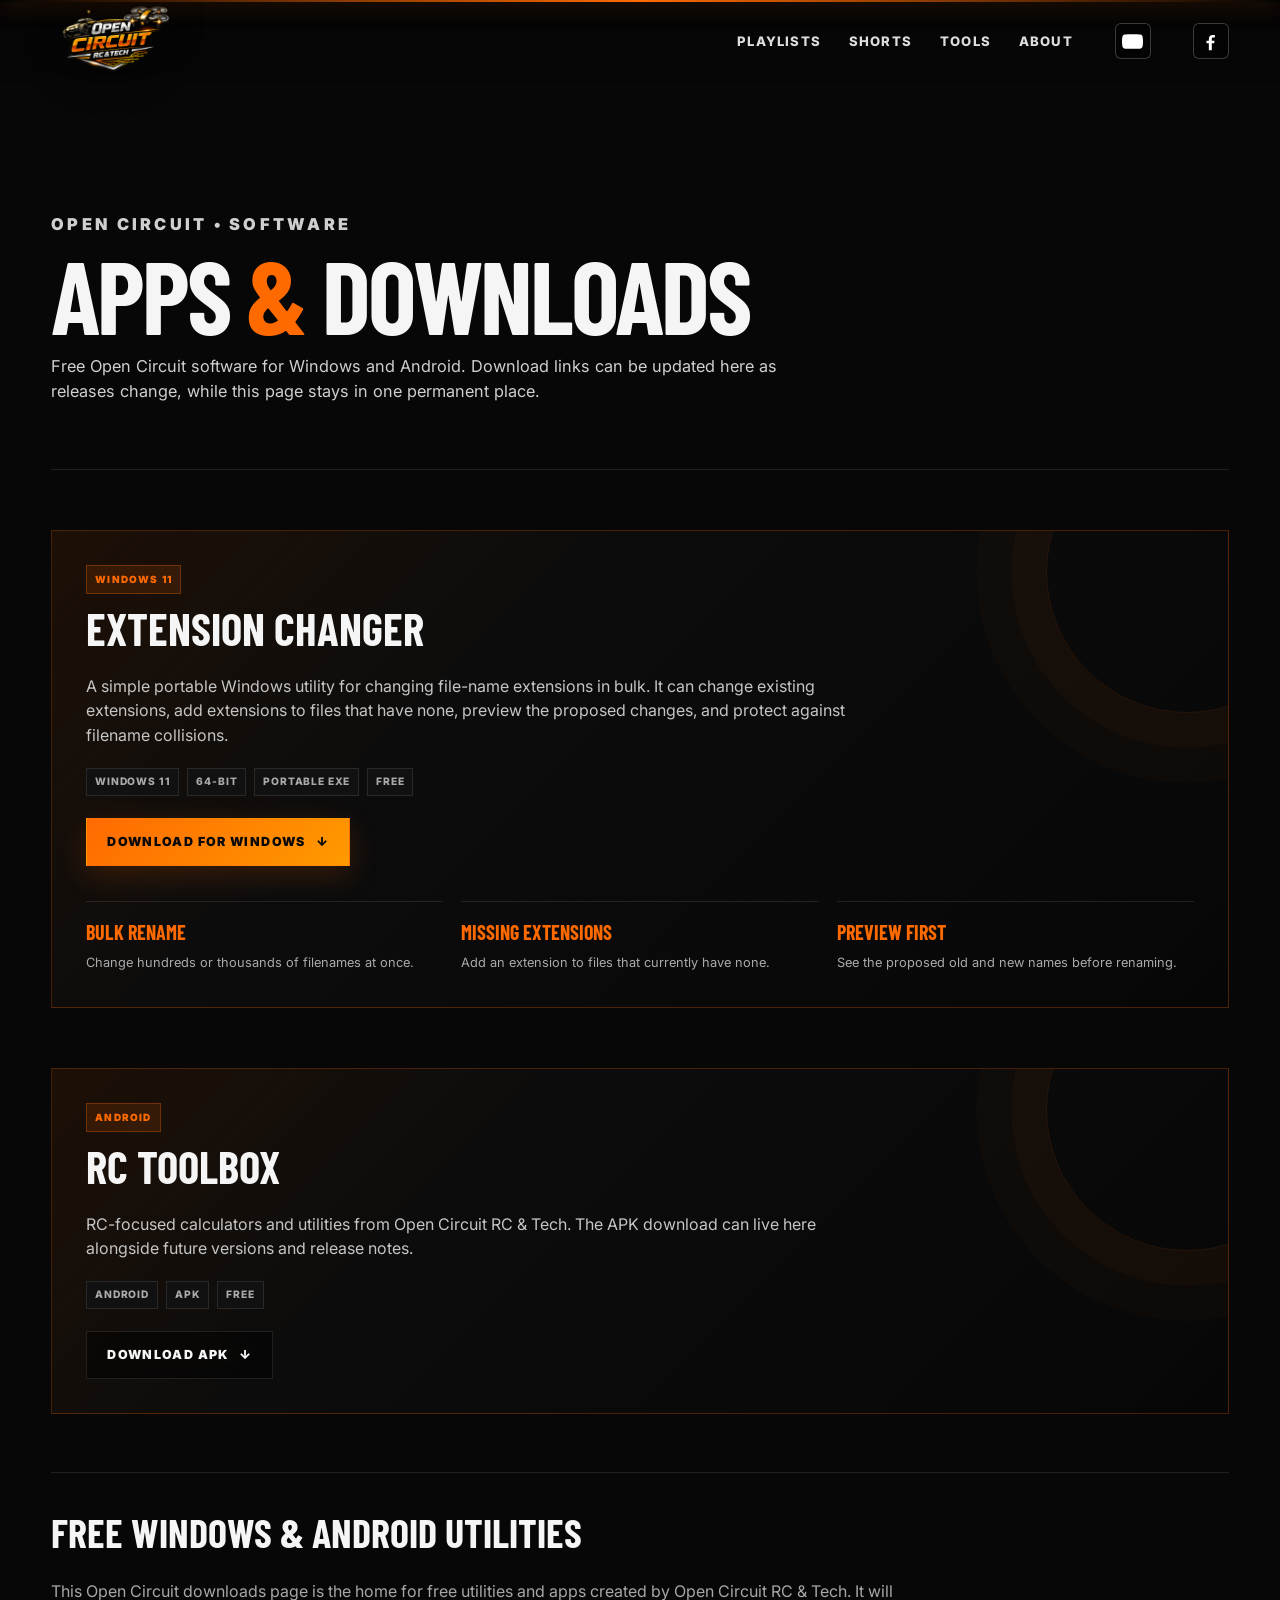
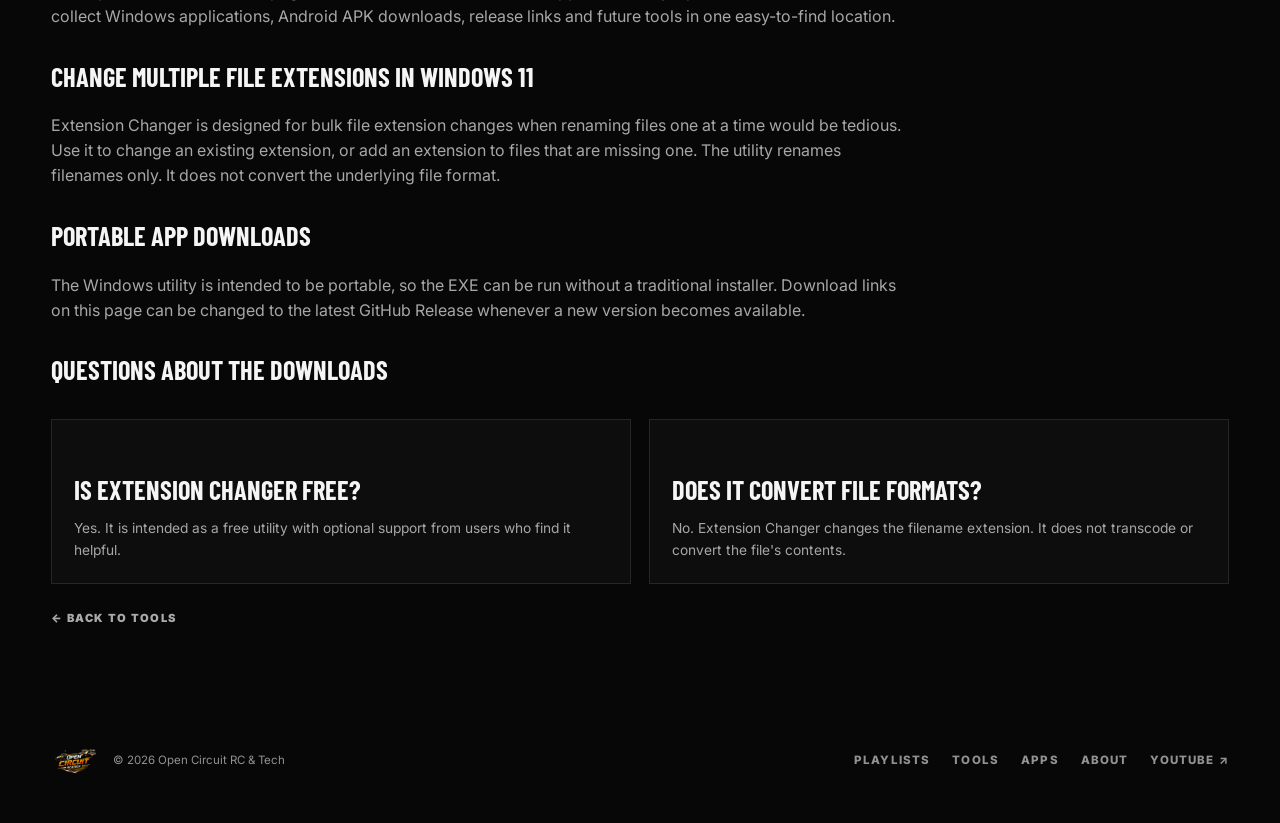
==== public/apps.html @ fa825d77 "added new tool section" ====
<!DOCTYPE html>
<html lang="en">
<head>
  <meta charset="UTF-8">
  <meta name="viewport" content="width=device-width, initial-scale=1.0">
  <meta name="description" content="Free Windows and Android app downloads from Open Circuit RC & Tech. Download Extension Changer for Windows 11 and RC Toolbox for Android.">
  <meta name="robots" content="index,follow">
  <link rel="canonical" href="https://opencircuitrc.com/apps.html">
  <meta property="og:title" content="Apps & Downloads | Open Circuit RC & Tech">
  <meta property="og:description" content="Download free Open Circuit Windows utilities and Android apps.">
  <meta property="og:type" content="website">
  <title>Apps & Downloads | Windows & Android | Open Circuit RC & Tech</title>
  <link rel="stylesheet" href="styles.css">
</head>
<body>
  <div class="top-glow"></div>
  <header class="site-header">
    <a class="brand" href="index.html" aria-label="Open Circuit RC & Tech home"><img src="assets/logo.png" alt="Open Circuit RC & Tech logo"></a>
    <button class="menu-toggle" aria-label="Open menu" aria-expanded="false"><span></span><span></span><span></span></button>
    <nav class="nav">
      <a href="index.html#reviews">Playlists</a><a href="https://www.youtube.com/@OpenCircuitRC/shorts">Shorts</a><a href="tools.html">Tools</a><a href="index.html#about">About</a>
      <a class="nav-social" href="https://www.youtube.com/@OpenCircuitRC" target="_blank" rel="noopener noreferrer" aria-label="YouTube" title="YouTube"><svg viewBox="0 0 24 24" aria-hidden="true"><path d="M23.5 6.2a3 3 0 0 0-2.1-2.1C19.5 3.6 12 3.6 12 3.6s-7.5 0-9.4.5A3 3 0 0 0 .5 6.2 31 31 0 0 0 0 12a31 31 0 0 0 .5 5.8 3 3 0 0 0 2.1 2.1c1.9.5 9.4.5 9.4.5s7.5 0 9.4-.5a3 3 0 0 0 2.1-2.1A31 31 0 0 0 24 12a31 31 0 0 0-.5-5.8ZM9.6 15.9V8.1l6.5 3.9-6.5-3.9Z"/></svg></a>
      <a class="nav-social" href="https://www.facebook.com/OpenCircuitRCTech" target="_blank" rel="noopener noreferrer" aria-label="Facebook" title="Facebook"><svg viewBox="0 0 24 24" aria-hidden="true"><path d="M13.5 22v-8h2.7l.4-3h-3.1V9.1c0-.9.3-1.6 1.7-1.6h1.8V4.8c-.3 0-1.4-.1-2.6-.1-2.6 0-4.3 1.6-4.3 4.4V11H7.4v3h2.7v8h3.4Z"/></svg></a>
    </nav>
  </header>
  <main class="page-shell">
    <section class="page-hero">
      <p class="eyebrow">OPEN CIRCUIT • SOFTWARE</p>
      <h1>APPS <span>&amp;</span> DOWNLOADS</h1>
      <p>Free Open Circuit software for Windows and Android. Download links can be updated here as releases change, while this page stays in one permanent place.</p>
    </section>

    <section class="download-section">
      <div class="download-panel">
        <span class="tool-badge">Windows 11</span>
        <h2>Extension Changer</h2>
        <p>A simple portable Windows utility for changing file-name extensions in bulk. It can change existing extensions, add extensions to files that have none, preview the proposed changes, and protect against filename collisions.</p>
        <div class="tool-meta"><span>Windows 11</span><span>64-bit</span><span>Portable EXE</span><span>Free</span></div>
        <!-- Replace this placeholder with the GitHub Releases download URL when ready. -->
        <a class="btn btn-primary" href="#" aria-label="Download Extension Changer for Windows">DOWNLOAD FOR WINDOWS <span>↓</span></a>
        <div class="feature-list">
          <div class="feature-item"><strong>Bulk Rename</strong><span>Change hundreds or thousands of filenames at once.</span></div>
          <div class="feature-item"><strong>Missing Extensions</strong><span>Add an extension to files that currently have none.</span></div>
          <div class="feature-item"><strong>Preview First</strong><span>See the proposed old and new names before renaming.</span></div>
        </div>
      </div>
    </section>

    <section class="download-section">
      <div class="download-panel">
        <span class="tool-badge">Android</span>
        <h2>RC Toolbox</h2>
        <p>RC-focused calculators and utilities from Open Circuit RC &amp; Tech. The APK download can live here alongside future versions and release notes.</p>
        <div class="tool-meta"><span>Android</span><span>APK</span><span>Free</span></div>
        <!-- Replace this placeholder with the current APK download URL when ready. -->
        <a class="btn btn-secondary" href="#" aria-label="Download RC Toolbox for Android">DOWNLOAD APK <span>↓</span></a>
      </div>
    </section>

    <section class="seo-copy">
      <h2>Free Windows &amp; Android Utilities</h2>
      <p>This Open Circuit downloads page is the home for free utilities and apps created by Open Circuit RC &amp; Tech. It will collect Windows applications, Android APK downloads, release links and future tools in one easy-to-find location.</p>
      <h3>Change multiple file extensions in Windows 11</h3>
      <p>Extension Changer is designed for bulk file extension changes when renaming files one at a time would be tedious. Use it to change an existing extension, or add an extension to files that are missing one. The utility renames filenames only. It does not convert the underlying file format.</p>
      <h3>Portable app downloads</h3>
      <p>The Windows utility is intended to be portable, so the EXE can be run without a traditional installer. Download links on this page can be changed to the latest GitHub Release whenever a new version becomes available.</p>
      <h3>Questions about the downloads</h3>
      <div class="faq-grid">
        <div class="faq-item"><h3>Is Extension Changer free?</h3><p>Yes. It is intended as a free utility with optional support from users who find it helpful.</p></div>
        <div class="faq-item"><h3>Does it convert file formats?</h3><p>No. Extension Changer changes the filename extension. It does not transcode or convert the file's contents.</p></div>
      </div>
    </section>
    <a class="back-link" href="tools.html">← BACK TO TOOLS</a>
  </main>
  <footer class="site-footer">
    <div class="footer-brand"><img src="assets/logo.png" alt="Open Circuit RC & Tech"><span>© <span id="year"></span> Open Circuit RC & Tech</span></div>
    <div class="footer-links"><a href="index.html#reviews">Playlists</a><a href="tools.html">Tools</a><a href="apps.html">Apps</a><a href="index.html#about">About</a><a href="https://www.youtube.com/@OpenCircuitRC" target="_blank" rel="noopener">YouTube ↗</a></div>
  </footer>
  <script src="site-config.js"></script><script src="script.js"></script>
</body>
</html>
---- public/styles.css ----
@import url('https://fonts.googleapis.com/css2?family=Barlow+Condensed:wght@500;600;700;800;900&family=Inter:wght@400;500;600;700;800&display=swap');

:root{
  --bg:#070707;
  --panel:#101010;
  --panel-2:#151515;
  --text:#f5f5f5;
  --muted:#a7a7a7;
  --orange:#ff6a00;
  --orange-2:#ff9a00;
  --line:rgba(255,255,255,.1);
  --max:1200px;
}

*{box-sizing:border-box}
html{scroll-behavior:smooth}
body{
  margin:0;
  background:var(--bg);
  color:var(--text);
  font-family:Inter,Arial,sans-serif;
  line-height:1.55;
}
a{color:inherit;text-decoration:none}
.top-glow{
  position:fixed;inset:0 0 auto 0;height:2px;z-index:100;
  background:linear-gradient(90deg,transparent,var(--orange),transparent);
  box-shadow:0 0 22px rgba(255,106,0,.8);
}
.site-header{
  position:fixed;top:0;left:0;right:0;z-index:90;
  height:82px;padding:0 4vw;display:flex;align-items:center;justify-content:space-between;
  background:linear-gradient(180deg,rgba(5,5,5,.95),rgba(5,5,5,.6),transparent);
  backdrop-filter:blur(9px);
}
.brand img{width:126px;height:126px;object-fit:contain;filter:drop-shadow(0 9px 17px rgba(0,0,0,.5))}
.nav{display:flex;align-items:center;gap:28px;font-size:.82rem;font-weight:800;letter-spacing:.09em;text-transform:uppercase}
.nav a{opacity:.9;transition:.2s ease}
.nav a:hover{opacity:1;color:var(--orange)}
.nav-cta{padding:10px 15px;border:1px solid rgba(255,106,0,.55);background:rgba(255,106,0,.08)}
.menu-toggle{display:none;background:transparent;border:0;padding:8px;cursor:pointer}
.menu-toggle span{display:block;width:25px;height:2px;margin:5px;background:var(--text)}

.hero{
  min-height:92vh;position:relative;display:flex;align-items:flex-end;overflow:hidden;
  isolation:isolate;
}
.hero-image{
  position:absolute;inset:0;background-image:url('assets/banner.png');
  background-size:cover;background-position:center 42%;z-index:-3;
  transform:scale(1.02);
}
.hero-overlay{
  position:absolute;inset:0;z-index:-2;
  background:
    linear-gradient(90deg,rgba(3,3,3,.91) 0%,rgba(3,3,3,.55) 38%,rgba(3,3,3,.1) 72%),
    linear-gradient(0deg,#070707 0%,rgba(7,7,7,.1) 35%,rgba(7,7,7,.35) 100%);
}
.hero-content{width:min(var(--max),92%);margin:0 auto;padding:70px 0 90px}
.eyebrow,.kicker,.meta{
  color:var(--orange);font-size:.74rem;font-weight:900;letter-spacing:.2em;text-transform:uppercase;
}
.hero h1{
  margin:12px 0 18px;max-width:650px;
  font-family:'Barlow Condensed',sans-serif;font-size:clamp(4rem,9vw,7.6rem);line-height:.84;
  font-weight:900;letter-spacing:-.03em;text-transform:uppercase;
}
.hero h1 span,h2 span{color:var(--orange)}
.hero p{max-width:615px;color:#ddd;font-size:1.05rem}
.hero-actions{display:flex;gap:12px;flex-wrap:wrap;margin:28px 0 30px}
.btn{
  display:inline-flex;align-items:center;justify-content:center;gap:10px;
  min-height:48px;padding:0 20px;border:1px solid var(--line);
  font-size:.78rem;font-weight:900;letter-spacing:.11em;
  transition:transform .2s ease,background .2s ease,box-shadow .2s ease;
}
.btn:hover{transform:translateY(-2px)}
.btn-primary{
  background:linear-gradient(135deg,var(--orange),var(--orange-2));color:#090909;border-color:transparent;
  box-shadow:0 9px 30px rgba(255,106,0,.18);
}
.btn-secondary{background:rgba(0,0,0,.45);backdrop-filter:blur(8px)}
.hero-stats{display:flex;gap:36px;padding-top:8px}
.hero-stats div{display:flex;flex-direction:column}
.hero-stats strong{font-family:'Barlow Condensed';font-size:1.35rem;letter-spacing:.05em}
.hero-stats span{font-size:.72rem;color:#a8a8a8;text-transform:uppercase;letter-spacing:.1em}
.hero-scroll{
  position:absolute;right:4vw;bottom:32px;display:flex;align-items:center;gap:10px;
  color:#aaa;font-size:.68rem;letter-spacing:.2em;font-weight:800;writing-mode:vertical-rl;
}
.hero-scroll span{display:block;width:1px;height:50px;background:linear-gradient(#aaa,transparent)}

.section{width:min(var(--max),92%);margin:0 auto;padding:92px 0}
.section-heading{display:flex;justify-content:space-between;align-items:flex-end;gap:20px;margin-bottom:34px}
.section-heading.compact{margin-bottom:28px}
.section-heading h2,.split-copy h2,.about-copy h2,.subscribe h2{
  margin:5px 0 0;font-family:'Barlow Condensed',sans-serif;font-size:clamp(2.6rem,5vw,4.4rem);
  line-height:.92;text-transform:uppercase;letter-spacing:-.02em
}
.text-link{font-size:.8rem;font-weight:800;letter-spacing:.06em;color:#bbb}
.text-link:hover{color:var(--orange)}

.video-grid{display:grid;grid-template-columns:1.3fr 1fr 1fr;gap:22px}
.video-card{background:var(--panel);border:1px solid var(--line);overflow:hidden;display:flex;flex-direction:column}
.video-card.featured{grid-row:span 2}
.video-thumb{aspect-ratio:16/9;position:relative;overflow:hidden}
.featured .video-thumb{aspect-ratio:16/10}
.thumb-one{background:radial-gradient(circle at 70% 35%,#ff7b1a,transparent 19%),linear-gradient(140deg,#26120a,#090909 62%,#22100a)}
.thumb-two{background:linear-gradient(140deg,#151515,#2e180c 50%,#0a0a0a)}
.thumb-three{background:radial-gradient(circle at 55% 40%,#ff8418,transparent 17%),linear-gradient(160deg,#0a0a0a,#24150d)}
.thumb-four{background:linear-gradient(125deg,#32180b,#111 45%,#1f0f08)}
.thumb-one:after,.thumb-two:after,.thumb-three:after,.thumb-four:after{
  content:"";position:absolute;inset:0;opacity:.65;background:
  repeating-linear-gradient(-25deg,transparent 0 22px,rgba(255,255,255,.035) 23px 24px)
}
.thumb-badge{position:absolute;top:14px;left:14px;z-index:2;background:var(--orange);color:#070707;padding:7px 9px;font-weight:900;font-size:.64rem;letter-spacing:.08em}
.play{
  position:absolute;left:50%;top:50%;transform:translate(-50%,-50%);z-index:2;
  width:56px;height:56px;border-radius:50%;display:grid;place-items:center;
  color:#111;background:#fff;font-size:.9rem;box-shadow:0 8px 28px rgba(0,0,0,.4)
}
.video-copy{padding:20px}
.video-copy h3{margin:7px 0 8px;font-size:1.12rem;line-height:1.2}
.video-copy p{margin:0 0 17px;color:var(--muted);font-size:.89rem}
.card-link{font-size:.72rem;letter-spacing:.12em;font-weight:900;color:#fff}
.card-link:hover{color:var(--orange)}

.dark-band{
  width:100%;max-width:none;padding-left:4vw;padding-right:4vw;
  background:
   radial-gradient(circle at 50% 0%,rgba(255,106,0,.08),transparent 35%),
   linear-gradient(180deg,#0a0a0a,#0d0d0d);
}
.dark-band > *{width:min(var(--max),100%);margin-left:auto;margin-right:auto}
.category-grid{display:grid;grid-template-columns:repeat(4,1fr);gap:16px}
.category-card{
  min-height:235px;padding:27px;background:linear-gradient(160deg,#141414,#0d0d0d);
  border:1px solid var(--line);position:relative;overflow:hidden;transition:.25s ease
}
.category-card:before{
  content:"";position:absolute;left:0;top:0;bottom:0;width:3px;background:linear-gradient(var(--orange),transparent);
  transform:translateX(-3px);transition:.25s ease
}
.category-card:hover{transform:translateY(-4px);border-color:rgba(255,106,0,.3)}
.category-card:hover:before{transform:translateX(0)}
.category-icon{font-family:'Barlow Condensed';font-weight:900;font-size:1.05rem;letter-spacing:.12em;color:var(--orange)}
.category-card h3{font-family:'Barlow Condensed';font-size:2rem;margin:10px 0 7px;text-transform:uppercase}
.category-card p{color:var(--muted);font-size:.86rem}
.category-card span{position:absolute;bottom:23px;font-size:.7rem;font-weight:900;letter-spacing:.14em}

.split-section{display:grid;grid-template-columns:1.05fr .95fr;gap:55px;align-items:center}
.split-image{min-height:430px;border:1px solid var(--line);position:relative;overflow:hidden}
.short-art{
  background:
    radial-gradient(circle at 62% 55%,rgba(255,125,24,.8),transparent 12%),
    radial-gradient(circle at 35% 30%,rgba(255,106,0,.25),transparent 23%),
    linear-gradient(145deg,#1a0c06,#080808 58%,#211007);
}
.short-stamp{
  position:absolute;left:38px;top:40px;font-family:'Barlow Condensed';font-size:7rem;font-weight:900;line-height:.75;
  color:#fff;letter-spacing:-.04em;transform:rotate(-8deg);
}
.short-stamp:after{content:"";display:block;width:180px;height:10px;margin-top:20px;background:var(--orange);transform:skewX(-25deg)}
.short-lines{
  position:absolute;inset:0;background:
    linear-gradient(115deg,transparent 0 45%,rgba(255,106,0,.22) 45.5%,transparent 46% 57%,rgba(255,106,0,.14) 57.5%,transparent 58%),
    repeating-linear-gradient(-12deg,transparent 0 39px,rgba(255,255,255,.04) 40px 41px)
}
.split-copy p{max-width:520px;color:var(--muted)}
.split-copy .btn{margin-top:15px}

.about-section{display:grid;grid-template-columns:.65fr 1.35fr;gap:70px;align-items:center}
.about-mark{display:grid;place-items:center;background:#0d0d0d;border:1px solid var(--line);min-height:360px}
.about-mark img{width:min(75%,350px);filter:drop-shadow(0 18px 35px rgba(0,0,0,.55))}
.about-copy > p{max-width:750px;color:var(--muted)}
.about-points{display:grid;grid-template-columns:repeat(3,1fr);gap:18px;margin-top:28px}
.about-points div{border-top:1px solid var(--line);padding-top:13px}
.about-points strong{display:block;color:var(--orange);font-family:'Barlow Condensed';font-size:1.2rem}
.about-points span{font-size:.8rem;color:#bbb}

.subscribe{
  min-height:430px;position:relative;overflow:hidden;display:flex;align-items:center;
  border-top:1px solid var(--line);border-bottom:1px solid var(--line)
}
.subscribe-art{
  position:absolute;inset:0;background:url('assets/banner.png') center 52%/cover no-repeat;
  filter:saturate(.8);transform:scale(1.02)
}
.subscribe:after{
  content:"";position:absolute;inset:0;
  background:linear-gradient(90deg,rgba(6,6,6,.95) 0%,rgba(6,6,6,.65) 48%,rgba(6,6,6,.25) 100%)
}
.subscribe-content{position:relative;z-index:2;width:min(var(--max),92%);margin:0 auto}
.subscribe-content p{max-width:570px;color:#ccc}
.btn.big{min-height:56px;padding:0 24px}

.site-footer{
  width:min(var(--max),92%);margin:0 auto;padding:28px 0 38px;display:flex;align-items:center;justify-content:space-between;
  gap:25px
}
.footer-brand{display:flex;align-items:center;gap:14px;color:#929292;font-size:.72rem}
.footer-brand img{width:48px;height:48px;object-fit:contain}
.footer-links{display:flex;gap:22px;color:#929292;font-size:.72rem;text-transform:uppercase;letter-spacing:.1em;font-weight:800}
.footer-links a:hover{color:var(--orange)}

@media (max-width:900px){
  .site-header{height:74px}
  .menu-toggle{display:block}
  .nav{
    position:absolute;right:4vw;top:68px;display:none;flex-direction:column;align-items:stretch;gap:0;
    min-width:210px;background:#0d0d0d;border:1px solid var(--line);box-shadow:0 18px 30px rgba(0,0,0,.4)
  }
  .nav.open{display:flex}
  .nav a{padding:15px 17px;border-bottom:1px solid var(--line)}
  .nav-cta{border:0}
  .hero-content{padding-top:90px}
  .video-grid{grid-template-columns:1fr 1fr}
  .video-card.featured{grid-column:1/-1;grid-row:auto}
  .category-grid{grid-template-columns:1fr 1fr}
  .split-section,.about-section{grid-template-columns:1fr;gap:30px}
  .about-mark{min-height:270px}
}

@media (max-width:620px){
  .brand img{width:105px;height:105px}
  .hero{min-height:88vh}
  .hero-image{background-position:58% center}
  .hero-overlay{background:linear-gradient(90deg,rgba(3,3,3,.86),rgba(3,3,3,.5)),linear-gradient(0deg,#070707,transparent 60%)}
  .hero-content{padding:95px 0 60px}
  .hero h1{font-size:4.15rem}
  .hero p{font-size:.93rem}
  .hero-stats{gap:18px}
  .hero-stats span{font-size:.61rem}
  .section{padding:68px 0}
  .section-heading{align-items:flex-start;flex-direction:column}
  .video-grid,.category-grid,.about-points{grid-template-columns:1fr}
  .split-image{min-height:300px}
  .short-stamp{font-size:5.5rem}
  .footer-links{display:none}
  .site-footer{justify-content:center}
}


/* Live YouTube uploads block */
.uploads-wrap{
  display:grid;
  grid-template-columns:minmax(0, 1.65fr) minmax(260px, .65fr);
  gap:24px;
  align-items:center;
}
.uploads-player{
  background:#0d0d0d;
  border:1px solid var(--line);
  aspect-ratio:16/9;
  min-height:360px;
  overflow:hidden;
}
.uploads-player iframe{
  width:100%;
  height:100%;
  display:block;
}
.uploads-actions{
  padding:10px 0;
}
.uploads-actions p{
  margin:18px 0 0;
  color:var(--muted);
  font-size:.86rem;
}
.category-card{cursor:pointer}
@media (max-width:900px){
  .uploads-wrap{grid-template-columns:1fr}
  .uploads-player{min-height:unset}
}


/* Stable video cards: no embedded YouTube player, so no Error 153 */
.real-video-grid .real-video-card{
  cursor:pointer;
  transition:transform .25s ease, border-color .25s ease, box-shadow .25s ease;
}
.real-video-grid .real-video-card:hover{
  transform:translateY(-5px);
  border-color:rgba(255,106,0,.42);
  box-shadow:0 16px 40px rgba(0,0,0,.35);
}
.custom-thumb{
  display:flex;
  align-items:center;
  justify-content:center;
  position:relative;
  background-size:cover;
}
.custom-thumb:before{
  content:"";
  position:absolute;
  inset:0;
  background:
    radial-gradient(circle at 72% 45%,rgba(255,133,26,.75),transparent 16%),
    repeating-linear-gradient(-28deg,transparent 0 26px,rgba(255,255,255,.035) 27px 28px);
}
.thumb-rc{background:linear-gradient(145deg,#321609,#090909 62%,#211006)}
.thumb-air{background:linear-gradient(145deg,#18120e,#080808 55%,#2a1307)}
.thumb-tech{background:linear-gradient(145deg,#261308,#0a0a0a 58%,#1b0d06)}
.thumb-boat{background:linear-gradient(145deg,#171717,#301407 55%,#090909)}
.thumb-label{
  position:absolute;
  left:16px;
  top:15px;
  z-index:3;
  padding:7px 10px;
  background:rgba(255,106,0,.95);
  color:#090909;
  font-size:.64rem;
  font-weight:900;
  letter-spacing:.1em;
}
.real-video-card .play{
  z-index:3;
  transition:transform .2s ease;
}
.real-video-card:hover .play{transform:translate(-50%,-50%) scale(1.08)}
.section-note{
  display:flex;
  align-items:center;
  justify-content:space-between;
  gap:20px;
  margin-top:24px;
  padding-top:20px;
  border-top:1px solid var(--line);
}
.section-note span{
  color:#777;
  font-size:.67rem;
  font-weight:800;
  letter-spacing:.12em;
}
@media(max-width:620px){
  .section-note{align-items:flex-start;flex-direction:column}
}


.dynamic-thumb{
  display:block;
  position:relative;
  aspect-ratio:16/9;
  overflow:hidden;
  background:#171717;
}
.dynamic-thumb img{
  position:absolute;
  inset:0;
  width:100%;
  height:100%;
  object-fit:cover;
  display:none;
  transition:transform .35s ease, filter .35s ease;
}
.real-video-card:hover .dynamic-thumb img{
  transform:scale(1.04);
  filter:saturate(1.08);
}
.dynamic-thumb .play{
  position:absolute;
  left:50%;
  top:50%;
  transform:translate(-50%,-50%);
  z-index:4;
}
.dynamic-thumb .thumb-label{z-index:5}


/* Image-based playlist cards */
.image-category-grid{align-items:stretch}
.image-category-card{padding:0;display:flex;flex-direction:column;min-height:0;overflow:hidden}
.image-category-card:before{z-index:7}
.category-image-wrap{position:relative;aspect-ratio:16/10;overflow:hidden;background:#111}
.category-image-wrap img{width:100%;height:100%;display:block;object-fit:cover;transition:transform .4s ease,filter .35s ease}
.category-image-overlay{position:absolute;inset:0;background:linear-gradient(180deg,rgba(0,0,0,.08) 0%,rgba(0,0,0,.2) 45%,rgba(0,0,0,.78) 100%),linear-gradient(135deg,rgba(255,106,0,.12),transparent 45%)}
.category-image-label{
  position:absolute !important;
  left:12px !important;
  top:12px !important;
  bottom:auto !important;
  z-index:8 !important;
  display:inline-block !important;
  width:max-content !important;
  height:auto !important;
  min-height:0 !important;
  padding:4px 7px !important;
  margin:0 !important;
  background:rgba(255,106,0,.94);
  color:#090909;
  font-size:.48rem;
  font-weight:900;
  letter-spacing:.08em;
  line-height:1 !important;
  white-space:nowrap;
}
.image-category-card:hover .category-image-wrap img{transform:scale(1.05);filter:saturate(1.08)}
.category-card-copy{padding:22px 24px 25px}
.category-card-copy h3{margin:0 0 6px;font-family:'Barlow Condensed';font-size:2rem;text-transform:uppercase}
.category-card-copy p{margin:0 0 18px;color:var(--muted);font-size:.86rem}
.category-card-copy>span{font-size:.68rem;font-weight:900;letter-spacing:.13em}
@media(max-width:900px){.image-category-grid{grid-template-columns:1fr 1fr}}
@media(max-width:620px){.image-category-grid{grid-template-columns:1fr}}


/* v8 visual refinements */
@media(min-width:901px){
  .hero-content{
    transform:translateY(-34px);
  }
}

/* v10: place the homepage hero copy at the upper position requested */
@media (min-width:901px){
  .hero-content{
    transform:translateY(-245px) !important;
  }
}
@media (max-width:900px){
  .hero-content{
    transform:translateY(-80px) !important;
  }
}


/* Final category label fix: keep the orange labels compact. */
.image-category-card .category-image-label {
  position:absolute !important;
  top:12px !important;
  bottom:auto !important;
  left:12px !important;
  right:auto !important;
  width:max-content !important;
  height:auto !important;
  min-width:0 !important;
  min-height:0 !important;
  padding:4px 7px !important;
  line-height:1 !important;
  display:block !important;
}


/* Facebook link */
.nav-facebook{
  opacity:.9;
  transition:.2s ease;
  font-size:.82rem;
  font-weight:800;
  letter-spacing:.09em;
  text-transform:uppercase;
}
.nav-facebook:hover{
  opacity:1;
  color:var(--orange);
}
#footer-facebook:hover{
  color:var(--orange);
}



/* Upper-right YouTube + Facebook icons */
.nav-social{
  display:inline-flex !important;
  align-items:center;
  justify-content:center;
  width:36px !important;
  height:36px !important;
  margin-left:14px !important;
  padding:0 !important;
  box-sizing:border-box;
  color:#fff !important;
  background:rgba(0,0,0,.28);
  border:1px solid rgba(255,255,255,.22);
  border-radius:6px;
  text-decoration:none !important;
  font-size:0 !important;
  line-height:0;
  opacity:1 !important;
  transition:transform .18s ease, color .18s ease, border-color .18s ease, background .18s ease;
}
.nav-social svg{
  width:21px;
  height:21px;
  display:block;
  fill:currentColor;
}
.nav-social:hover{
  color:var(--orange) !important;
  border-color:var(--orange);
  background:rgba(255,106,0,.12);
  transform:translateY(-1px);
}
@media(max-width:900px){
  .nav-social{
    width:32px !important;
    height:32px !important;
    margin-left:8px !important;
  }
  .nav-social svg{width:19px;height:19px}
}


/* Tiny graphic visitor counter at the very bottom of the page */
.visitor-counter{
  padding:2px 0 10px;
  text-align:center;
}
.visitor-counter-display{
  display:inline-flex;
  align-items:center;
  justify-content:center;
  min-width:72px;
  height:18px;
  padding:2px 4px;
  border:1px solid rgba(255,255,255,.18);
  border-radius:4px;
  background:
    linear-gradient(180deg, rgba(255,255,255,.10), rgba(0,0,0,.18)),
    #181818;
  box-shadow:
    inset 0 1px 1px rgba(255,255,255,.10),
    inset 0 -1px 2px rgba(0,0,0,.65),
    0 1px 3px rgba(0,0,0,.35);
}
.visitor-counter-display span{
  position:relative;
  display:block;
  min-width:68px;
  padding:1px 2px 0;
  border-radius:2px;
  background:#070707;
  color:#f4f4f4;
  font-family:"Courier New",Consolas,monospace;
  font-size:11px;
  font-weight:700;
  line-height:14px;
  letter-spacing:1.5px;
  text-align:center;
  text-shadow:0 0 4px rgba(255,255,255,.45);
  box-shadow:inset 0 0 3px rgba(0,0,0,.9);
}
.visitor-counter-display span::after{
  content:"";
  position:absolute;
  left:0;
  right:0;
  top:7px;
  height:1px;
  background:rgba(255,255,255,.10);
}
.visitor-counter-label{
  margin-top:2px;
  color:rgba(255,255,255,.30);
  font-size:7px;
  font-weight:700;
  letter-spacing:.18em;
  line-height:1;
  text-transform:uppercase;
}


/* Tools / Apps pages */
.page-shell{
  width:min(var(--max),92%);margin:0 auto;padding-top:126px;padding-bottom:80px;
}
.page-hero{
  padding:70px 0 48px;
  border-bottom:1px solid var(--line);
}
.page-hero .eyebrow{margin-bottom:12px}
.page-hero h1{
  margin:0 0 16px;font-family:'Barlow Condensed',sans-serif;font-size:clamp(3.6rem,8vw,6.8rem);
  line-height:.86;text-transform:uppercase;letter-spacing:-.03em;
}
.page-hero h1 span{color:var(--orange)}
.page-hero p{max-width:760px;color:#cfcfcf;font-size:1.02rem}
.tools-grid{
  display:grid;grid-template-columns:repeat(2,minmax(0,1fr));gap:22px;margin-top:34px;
}
.tool-card{
  position:relative;overflow:hidden;background:linear-gradient(145deg,#151515,#0c0c0c);
  border:1px solid var(--line);padding:30px;transition:transform .22s ease,border-color .22s ease,box-shadow .22s ease;
}
.tool-card:before{
  content:"";position:absolute;left:0;top:0;bottom:0;width:3px;background:linear-gradient(var(--orange),transparent);
}
.tool-card:hover{transform:translateY(-4px);border-color:rgba(255,106,0,.35);box-shadow:0 18px 42px rgba(0,0,0,.3)}
.tool-badge{
  display:inline-block;padding:6px 8px;background:rgba(255,106,0,.12);border:1px solid rgba(255,106,0,.3);
  color:var(--orange);font-size:.62rem;font-weight:900;letter-spacing:.12em;text-transform:uppercase;
}
.tool-card h2{margin:14px 0 8px;font-family:'Barlow Condensed',sans-serif;font-size:2.6rem;line-height:.95;text-transform:uppercase}
.tool-card p{margin:0 0 20px;color:var(--muted);font-size:.9rem}
.tool-meta{display:flex;flex-wrap:wrap;gap:8px;margin:0 0 22px}
.tool-meta span{padding:5px 8px;background:#111;border:1px solid var(--line);color:#aaa;font-size:.64rem;font-weight:800;letter-spacing:.08em;text-transform:uppercase}
.tool-card .btn{width:max-content}
.download-section{margin-top:60px}
.download-panel{
  background:linear-gradient(135deg,rgba(255,106,0,.09),rgba(255,255,255,.02) 35%,rgba(0,0,0,.08));
  border:1px solid rgba(255,106,0,.25);padding:34px;position:relative;overflow:hidden;
}
.download-panel:after{
  content:"";position:absolute;right:-100px;top:-100px;width:280px;height:280px;
  border:1px solid rgba(255,106,0,.12);border-radius:50%;box-shadow:0 0 0 35px rgba(255,106,0,.03),0 0 0 70px rgba(255,106,0,.02);
}
.download-panel h2{margin:0 0 10px;font-family:'Barlow Condensed';font-size:2.8rem;text-transform:uppercase}
.download-panel p{max-width:760px;color:#c5c5c5;margin:0 0 20px}
.feature-list{display:grid;grid-template-columns:repeat(3,1fr);gap:18px;margin-top:35px}
.feature-item{padding-top:15px;border-top:1px solid var(--line)}
.feature-item strong{display:block;color:var(--orange);font-family:'Barlow Condensed';font-size:1.25rem;text-transform:uppercase}
.feature-item span{display:block;color:#aaa;font-size:.8rem;margin-top:5px}
.back-link{display:inline-flex;align-items:center;gap:8px;margin-top:26px;font-size:.7rem;font-weight:900;letter-spacing:.12em;color:#aaa;text-transform:uppercase}
.back-link:hover{color:var(--orange)}
.faq-grid{display:grid;grid-template-columns:repeat(2,1fr);gap:18px;margin-top:28px}
.faq-item{background:#0d0d0d;border:1px solid var(--line);padding:22px}
.faq-item h3{margin:0 0 8px;font-family:'Barlow Condensed';font-size:1.45rem;text-transform:uppercase}
.faq-item p{margin:0;color:var(--muted);font-size:.86rem}
.seo-copy{margin-top:58px;padding-top:28px;border-top:1px solid var(--line)}
.seo-copy h2{font-family:'Barlow Condensed';font-size:2.5rem;text-transform:uppercase;margin:0 0 10px}
.seo-copy h3{font-family:'Barlow Condensed';font-size:1.65rem;text-transform:uppercase;margin:28px 0 7px}
.seo-copy p{color:var(--muted);max-width:860px}
@media(max-width:900px){
  .tools-grid,.faq-grid{grid-template-columns:1fr}
  .feature-list{grid-template-columns:1fr}
}
@media(max-width:620px){
  .page-shell{padding-top:100px;padding-bottom:55px}
  .page-hero{padding:52px 0 36px}
  .tool-card,.download-panel{padding:24px}
}
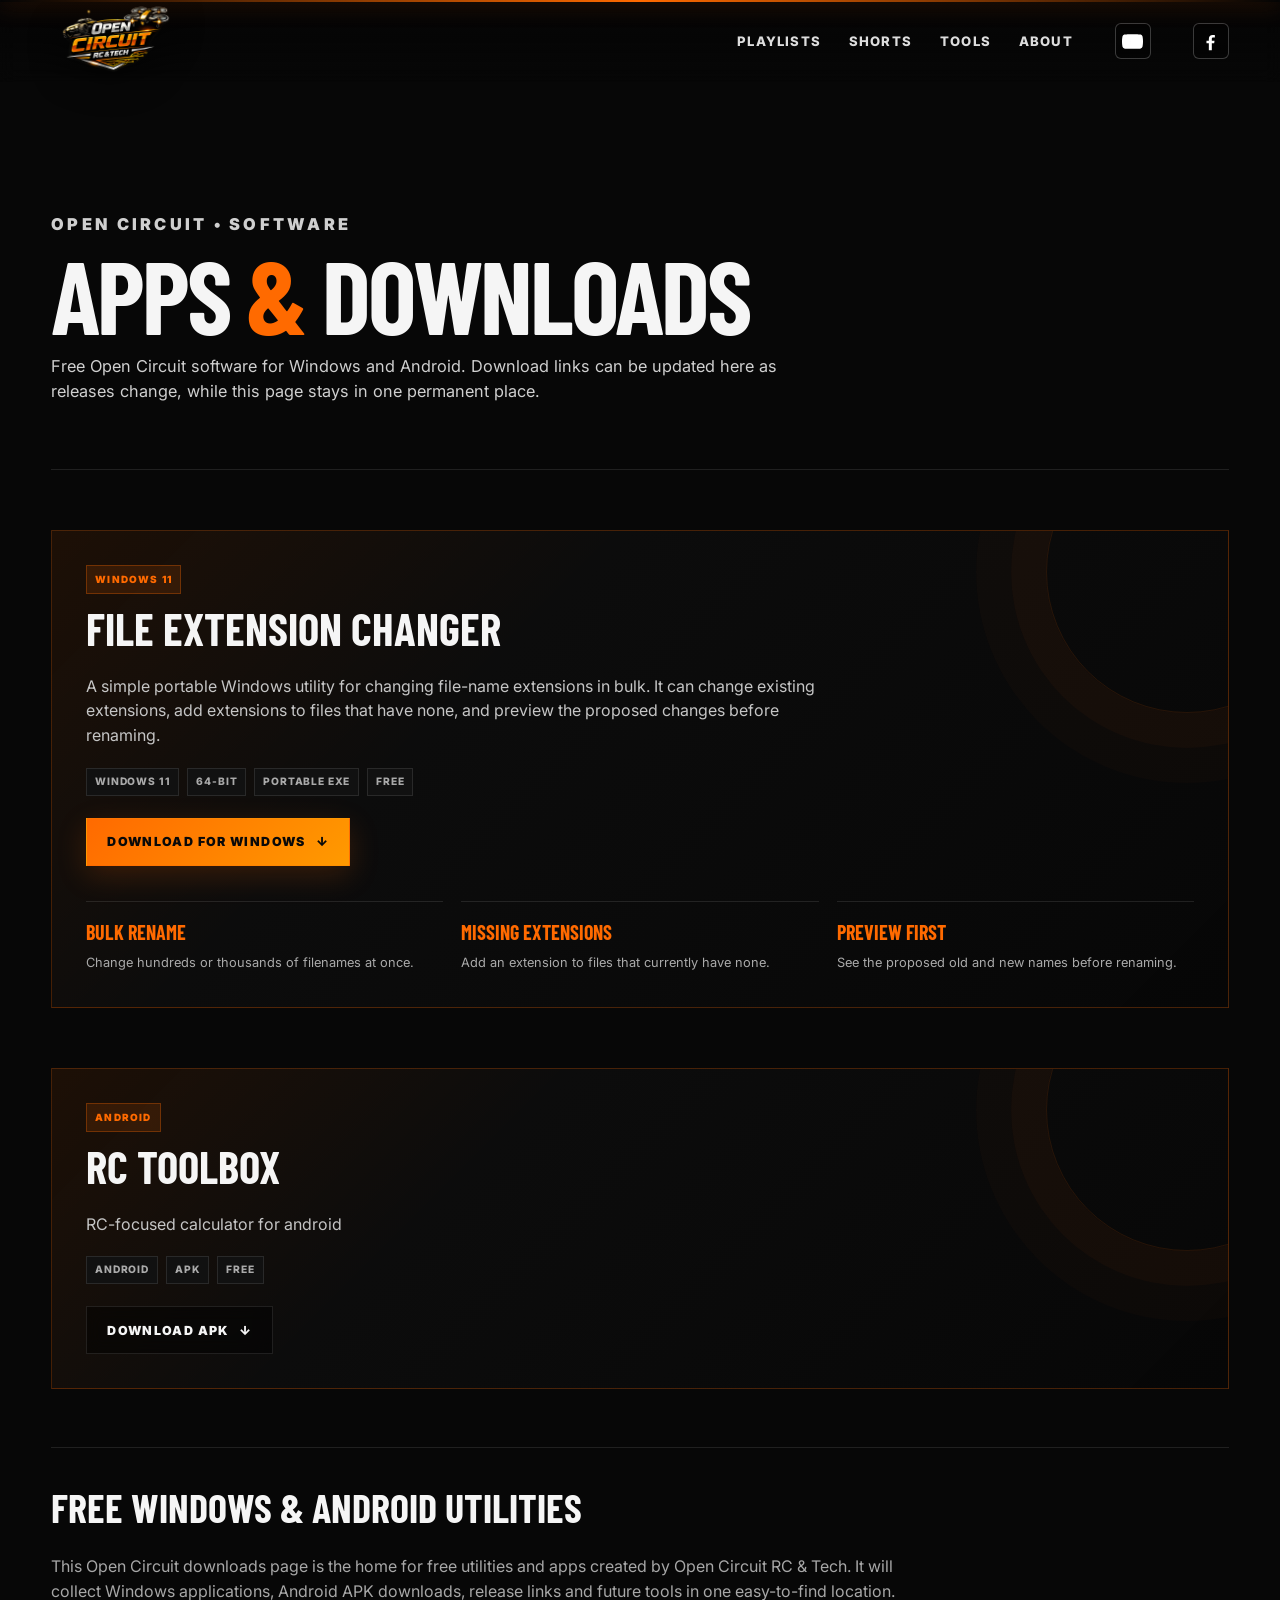
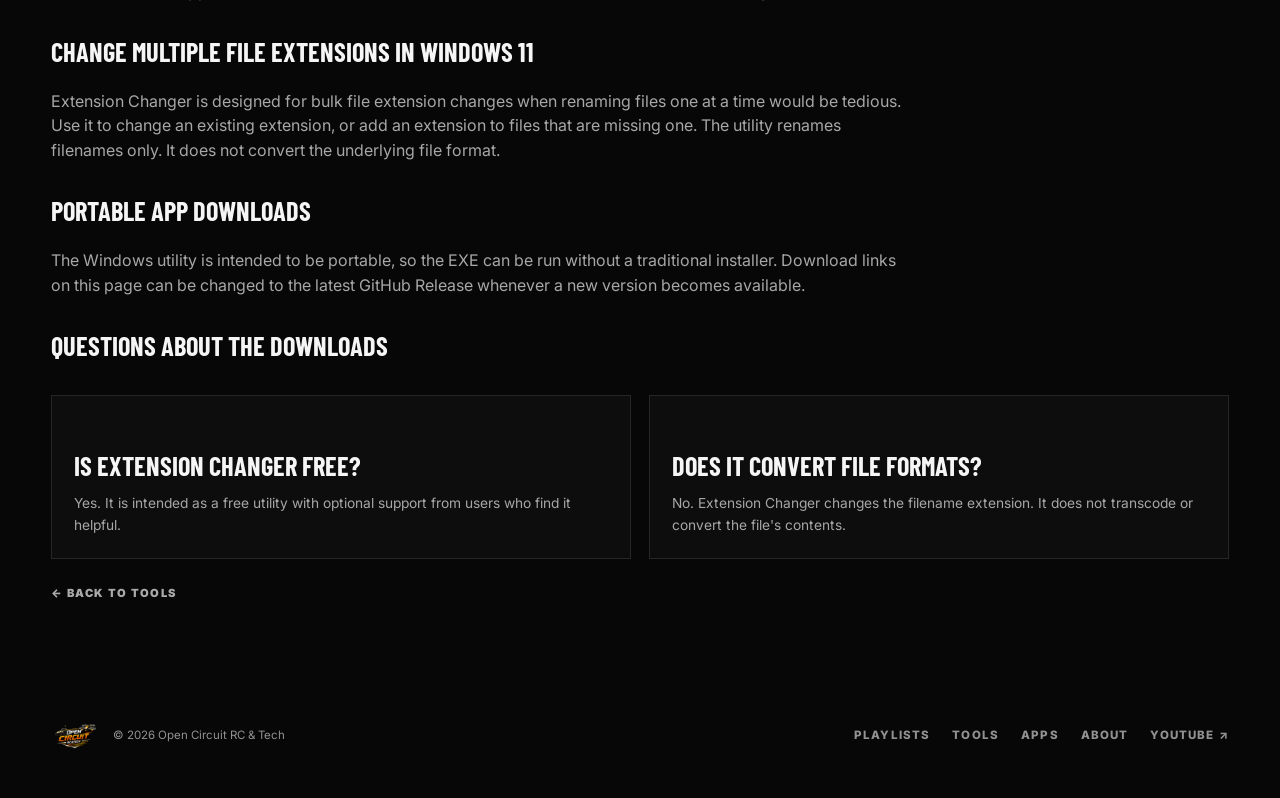
==== commit 86c0c15a: "new updates" ====
--- a/public/apps.html
+++ b/public/apps.html
@@ -33,8 +33,8 @@
     <section class="download-section">
       <div class="download-panel">
         <span class="tool-badge">Windows 11</span>
-        <h2>Extension Changer</h2>
-        <p>A simple portable Windows utility for changing file-name extensions in bulk. It can change existing extensions, add extensions to files that have none, preview the proposed changes, and protect against filename collisions.</p>
+        <h2>File Extension Changer</h2>
+        <p>A simple portable Windows utility for changing file-name extensions in bulk. It can change existing extensions, add extensions to files that have none, and preview the proposed changes before renaming.</p>
         <div class="tool-meta"><span>Windows 11</span><span>64-bit</span><span>Portable EXE</span><span>Free</span></div>
         <!-- Replace this placeholder with the GitHub Releases download URL when ready. -->
         <a class="btn btn-primary" href="#" aria-label="Download Extension Changer for Windows">DOWNLOAD FOR WINDOWS <span>↓</span></a>
@@ -50,7 +50,7 @@
       <div class="download-panel">
         <span class="tool-badge">Android</span>
         <h2>RC Toolbox</h2>
-        <p>RC-focused calculators and utilities from Open Circuit RC &amp; Tech. The APK download can live here alongside future versions and release notes.</p>
+        <p>RC-focused calculator for android</p>
         <div class="tool-meta"><span>Android</span><span>APK</span><span>Free</span></div>
         <!-- Replace this placeholder with the current APK download URL when ready. -->
         <a class="btn btn-secondary" href="#" aria-label="Download RC Toolbox for Android">DOWNLOAD APK <span>↓</span></a>
--- a/public/styles.css
+++ b/public/styles.css
@@ -596,6 +596,8 @@
 }
 .tool-card h2{margin:14px 0 8px;font-family:'Barlow Condensed',sans-serif;font-size:2.6rem;line-height:.95;text-transform:uppercase}
 .tool-card p{margin:0 0 20px;color:var(--muted);font-size:.9rem}
+.tool-preview{margin:4px 0 22px;padding:10px;background:#090909;border:1px solid var(--line);overflow:hidden}
+.tool-preview img{display:block;width:100%;max-width:430px;height:auto;margin:0 auto;border:1px solid #252525}
 .tool-meta{display:flex;flex-wrap:wrap;gap:8px;margin:0 0 22px}
 .tool-meta span{padding:5px 8px;background:#111;border:1px solid var(--line);color:#aaa;font-size:.64rem;font-weight:800;letter-spacing:.08em;text-transform:uppercase}
 .tool-card .btn{width:max-content}
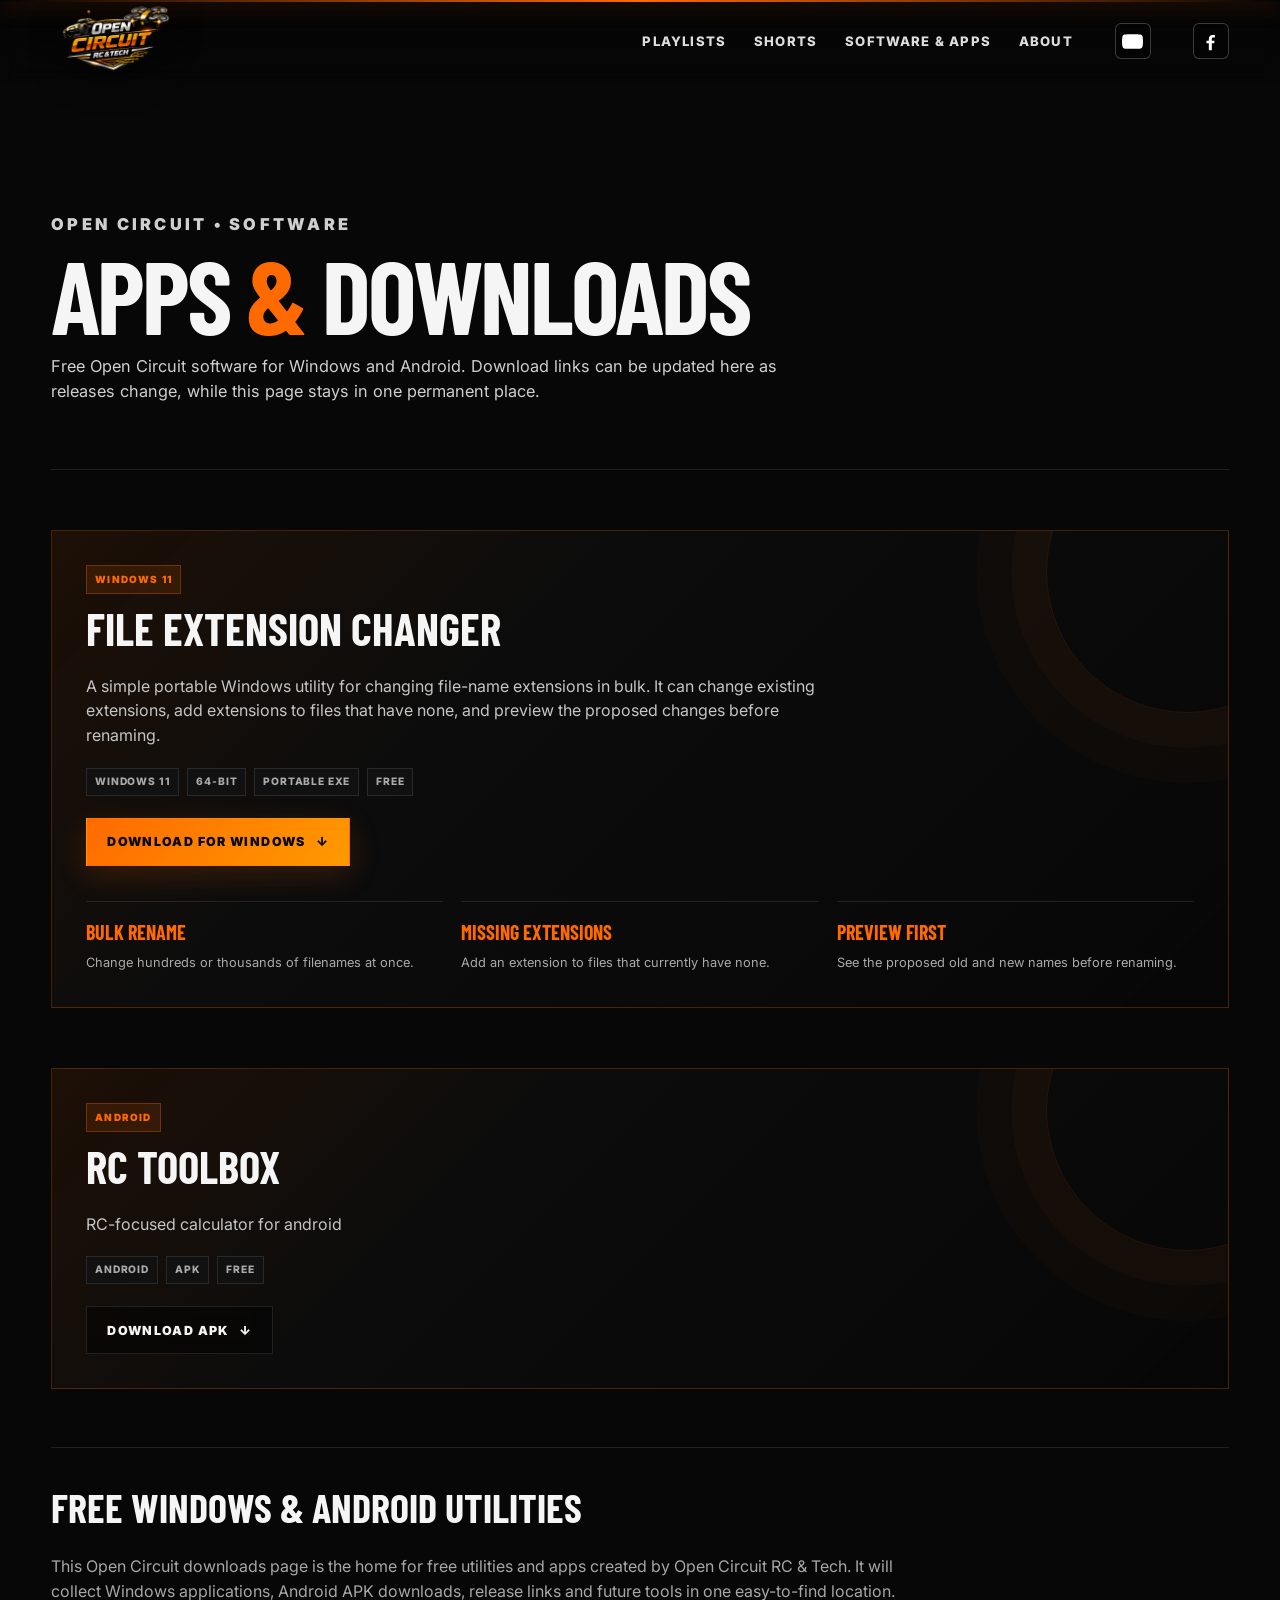
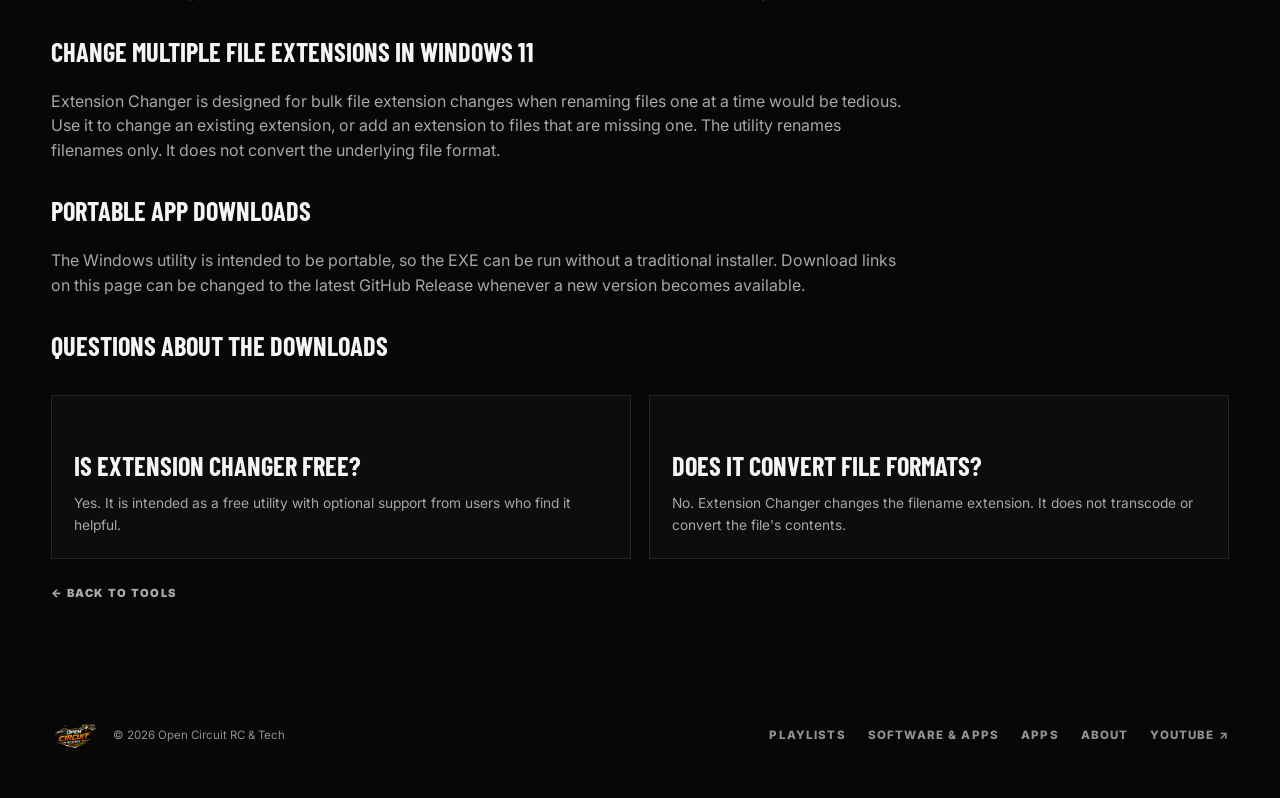
==== commit 33c381f7: "updated text" ====
--- a/public/apps.html
+++ b/public/apps.html
@@ -18,7 +18,7 @@
     <a class="brand" href="index.html" aria-label="Open Circuit RC & Tech home"><img src="assets/logo.png" alt="Open Circuit RC & Tech logo"></a>
     <button class="menu-toggle" aria-label="Open menu" aria-expanded="false"><span></span><span></span><span></span></button>
     <nav class="nav">
-      <a href="index.html#reviews">Playlists</a><a href="https://www.youtube.com/@OpenCircuitRC/shorts">Shorts</a><a href="tools.html">Tools</a><a href="index.html#about">About</a>
+      <a href="index.html#reviews">Playlists</a><a href="https://www.youtube.com/@OpenCircuitRC/shorts">Shorts</a><a href="tools.html">Software &amp; Apps</a><a href="index.html#about">About</a>
       <a class="nav-social" href="https://www.youtube.com/@OpenCircuitRC" target="_blank" rel="noopener noreferrer" aria-label="YouTube" title="YouTube"><svg viewBox="0 0 24 24" aria-hidden="true"><path d="M23.5 6.2a3 3 0 0 0-2.1-2.1C19.5 3.6 12 3.6 12 3.6s-7.5 0-9.4.5A3 3 0 0 0 .5 6.2 31 31 0 0 0 0 12a31 31 0 0 0 .5 5.8 3 3 0 0 0 2.1 2.1c1.9.5 9.4.5 9.4.5s7.5 0 9.4-.5a3 3 0 0 0 2.1-2.1A31 31 0 0 0 24 12a31 31 0 0 0-.5-5.8ZM9.6 15.9V8.1l6.5 3.9-6.5-3.9Z"/></svg></a>
       <a class="nav-social" href="https://www.facebook.com/OpenCircuitRCTech" target="_blank" rel="noopener noreferrer" aria-label="Facebook" title="Facebook"><svg viewBox="0 0 24 24" aria-hidden="true"><path d="M13.5 22v-8h2.7l.4-3h-3.1V9.1c0-.9.3-1.6 1.7-1.6h1.8V4.8c-.3 0-1.4-.1-2.6-.1-2.6 0-4.3 1.6-4.3 4.4V11H7.4v3h2.7v8h3.4Z"/></svg></a>
     </nav>
@@ -74,7 +74,7 @@
   </main>
   <footer class="site-footer">
     <div class="footer-brand"><img src="assets/logo.png" alt="Open Circuit RC & Tech"><span>© <span id="year"></span> Open Circuit RC & Tech</span></div>
-    <div class="footer-links"><a href="index.html#reviews">Playlists</a><a href="tools.html">Tools</a><a href="apps.html">Apps</a><a href="index.html#about">About</a><a href="https://www.youtube.com/@OpenCircuitRC" target="_blank" rel="noopener">YouTube ↗</a></div>
+    <div class="footer-links"><a href="index.html#reviews">Playlists</a><a href="tools.html">Software &amp; Apps</a><a href="apps.html">Apps</a><a href="index.html#about">About</a><a href="https://www.youtube.com/@OpenCircuitRC" target="_blank" rel="noopener">YouTube ↗</a></div>
   </footer>
   <script src="site-config.js"></script><script src="script.js"></script>
 </body>
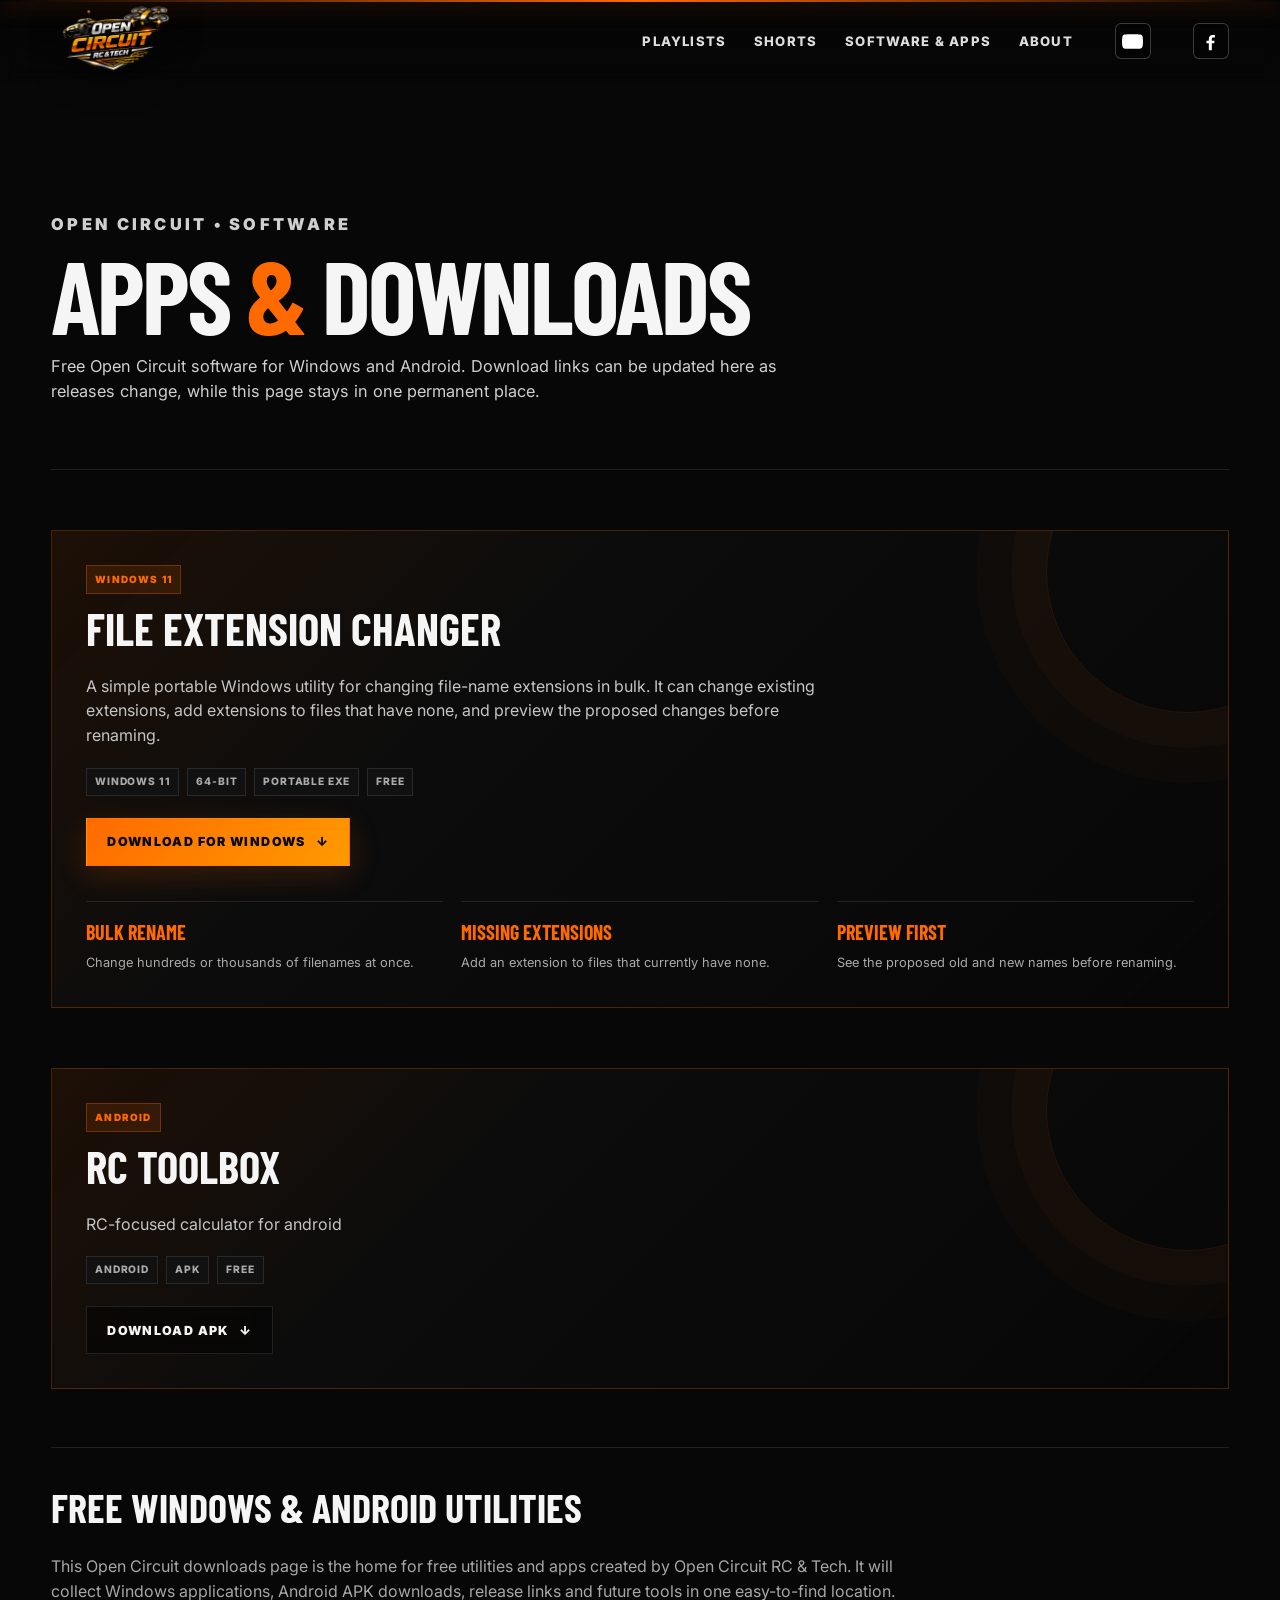
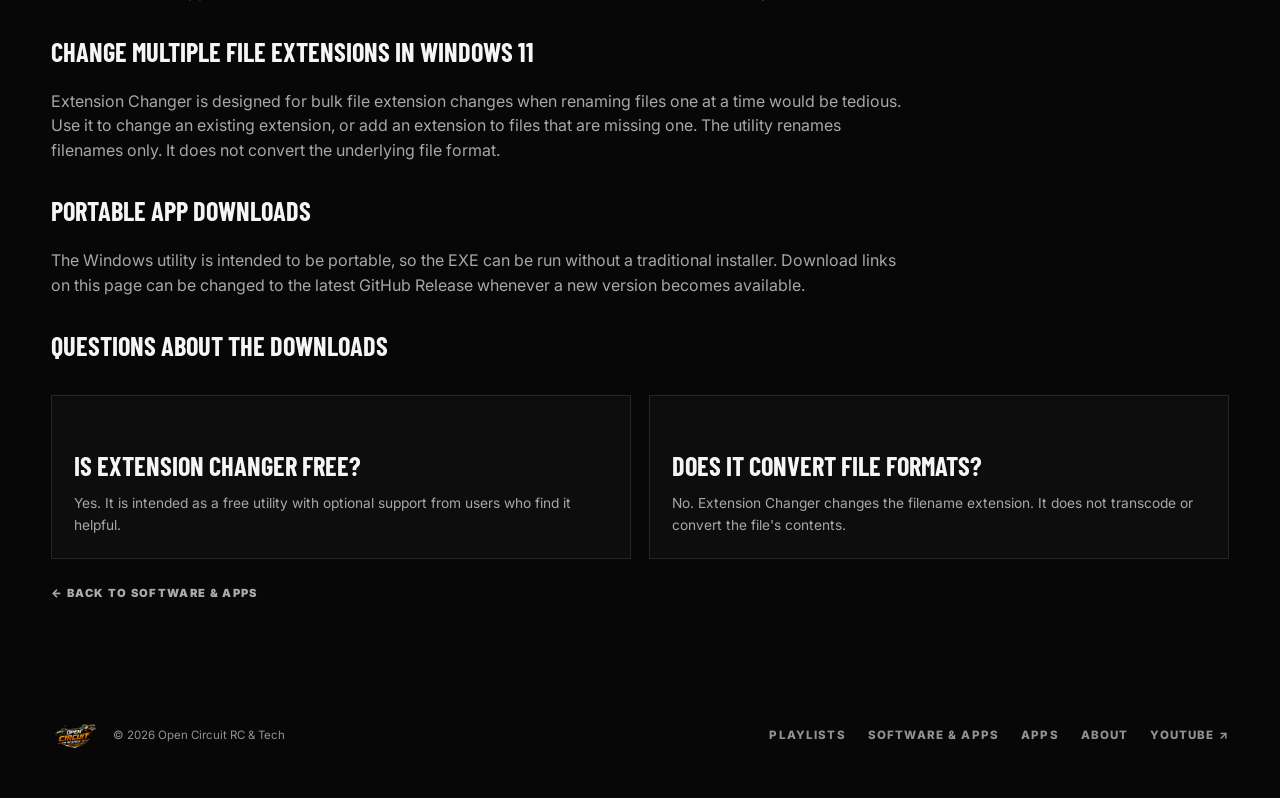
==== commit fa40f594: "SEO opt" ====
--- a/public/apps.html
+++ b/public/apps.html
@@ -3,13 +3,13 @@
 <head>
   <meta charset="UTF-8">
   <meta name="viewport" content="width=device-width, initial-scale=1.0">
-  <meta name="description" content="Free Windows and Android app downloads from Open Circuit RC & Tech. Download Extension Changer for Windows 11 and RC Toolbox for Android.">
+  <meta name="description" content="Free Windows and Android apps from Open Circuit RC &amp; Tech. Browse File Extension Changer, RC Toolbox, Astro Sky Planner, and Simply Solitaire.">
   <meta name="robots" content="index,follow">
-  <link rel="canonical" href="https://opencircuitrc.com/apps.html">
+  <link rel="canonical" href="https://opencircuitrc.com/tools">
   <meta property="og:title" content="Apps & Downloads | Open Circuit RC & Tech">
   <meta property="og:description" content="Download free Open Circuit Windows utilities and Android apps.">
   <meta property="og:type" content="website">
-  <title>Apps & Downloads | Windows & Android | Open Circuit RC & Tech</title>
+  <title>Software &amp; Apps | Open Circuit RC &amp; Tech</title>
   <link rel="stylesheet" href="styles.css">
 </head>
 <body>
@@ -18,7 +18,7 @@
     <a class="brand" href="index.html" aria-label="Open Circuit RC & Tech home"><img src="assets/logo.png" alt="Open Circuit RC & Tech logo"></a>
     <button class="menu-toggle" aria-label="Open menu" aria-expanded="false"><span></span><span></span><span></span></button>
     <nav class="nav">
-      <a href="index.html#reviews">Playlists</a><a href="https://www.youtube.com/@OpenCircuitRC/shorts">Shorts</a><a href="tools.html">Software &amp; Apps</a><a href="index.html#about">About</a>
+      <a href="index.html#reviews">Playlists</a><a href="https://www.youtube.com/@OpenCircuitRC/shorts">Shorts</a><a href="/tools">Software &amp; Apps</a><a href="index.html#about">About</a>
       <a class="nav-social" href="https://www.youtube.com/@OpenCircuitRC" target="_blank" rel="noopener noreferrer" aria-label="YouTube" title="YouTube"><svg viewBox="0 0 24 24" aria-hidden="true"><path d="M23.5 6.2a3 3 0 0 0-2.1-2.1C19.5 3.6 12 3.6 12 3.6s-7.5 0-9.4.5A3 3 0 0 0 .5 6.2 31 31 0 0 0 0 12a31 31 0 0 0 .5 5.8 3 3 0 0 0 2.1 2.1c1.9.5 9.4.5 9.4.5s7.5 0 9.4-.5a3 3 0 0 0 2.1-2.1A31 31 0 0 0 24 12a31 31 0 0 0-.5-5.8ZM9.6 15.9V8.1l6.5 3.9-6.5-3.9Z"/></svg></a>
       <a class="nav-social" href="https://www.facebook.com/OpenCircuitRCTech" target="_blank" rel="noopener noreferrer" aria-label="Facebook" title="Facebook"><svg viewBox="0 0 24 24" aria-hidden="true"><path d="M13.5 22v-8h2.7l.4-3h-3.1V9.1c0-.9.3-1.6 1.7-1.6h1.8V4.8c-.3 0-1.4-.1-2.6-.1-2.6 0-4.3 1.6-4.3 4.4V11H7.4v3h2.7v8h3.4Z"/></svg></a>
     </nav>
@@ -70,11 +70,11 @@
         <div class="faq-item"><h3>Does it convert file formats?</h3><p>No. Extension Changer changes the filename extension. It does not transcode or convert the file's contents.</p></div>
       </div>
     </section>
-    <a class="back-link" href="tools.html">← BACK TO TOOLS</a>
+    <a class="back-link" href="/tools">← BACK TO SOFTWARE &amp; APPS</a>
   </main>
   <footer class="site-footer">
     <div class="footer-brand"><img src="assets/logo.png" alt="Open Circuit RC & Tech"><span>© <span id="year"></span> Open Circuit RC & Tech</span></div>
-    <div class="footer-links"><a href="index.html#reviews">Playlists</a><a href="tools.html">Software &amp; Apps</a><a href="apps.html">Apps</a><a href="index.html#about">About</a><a href="https://www.youtube.com/@OpenCircuitRC" target="_blank" rel="noopener">YouTube ↗</a></div>
+    <div class="footer-links"><a href="index.html#reviews">Playlists</a><a href="/tools">Software &amp; Apps</a><a href="apps.html">Apps</a><a href="index.html#about">About</a><a href="https://www.youtube.com/@OpenCircuitRC" target="_blank" rel="noopener">YouTube ↗</a></div>
   </footer>
   <script src="site-config.js"></script><script src="script.js"></script>
 </body>
--- a/public/styles.css
+++ b/public/styles.css
@@ -598,6 +598,7 @@
 .tool-card p{margin:0 0 20px;color:var(--muted);font-size:.9rem}
 .tool-preview{margin:4px 0 22px;padding:10px;background:#090909;border:1px solid var(--line);overflow:hidden}
 .tool-preview img{display:block;width:100%;max-width:430px;height:auto;margin:0 auto;border:1px solid #252525}
+.tool-preview-rc img{width:auto;max-width:100%;max-height:430px}
 .tool-meta{display:flex;flex-wrap:wrap;gap:8px;margin:0 0 22px}
 .tool-meta span{padding:5px 8px;background:#111;border:1px solid var(--line);color:#aaa;font-size:.64rem;font-weight:800;letter-spacing:.08em;text-transform:uppercase}
 .tool-card .btn{width:max-content}
@@ -635,3 +636,24 @@
   .page-hero{padding:52px 0 36px}
   .tool-card,.download-panel{padding:24px}
 }
+.tool-preview-astro img{width:190px;max-width:70%;border-radius:22px}
+.tool-preview-solitaire img{width:auto;max-width:100%;max-height:520px;margin:0 auto}
+
+
+/* SEO-focused software detail pages */
+.seo-app-hub{margin-top:60px}
+.seo-hub-copy{max-width:820px;color:var(--muted);margin:0 0 22px}
+.tool-detail-link{display:block;margin-top:16px;color:#aaa;font-size:.7rem;font-weight:900;letter-spacing:.09em;text-transform:uppercase}
+.tool-detail-link:hover{color:var(--orange)}
+.app-detail{display:grid;grid-template-columns:minmax(320px,.9fr) minmax(0,1.1fr);gap:42px;margin-top:46px;align-items:center}
+.app-detail-media{background:#090909;border:1px solid var(--line);padding:14px;overflow:hidden}
+.app-detail-media img{display:block;width:100%;max-height:600px;object-fit:contain;margin:0 auto}
+.app-detail-copy h2{margin:14px 0 12px;font-family:'Barlow Condensed';font-size:2.8rem;text-transform:uppercase}
+.app-detail-copy p{color:#c7c7c7;font-size:1rem;line-height:1.7}
+.app-detail-copy .btn{margin-top:4px}
+.app-features{margin-top:70px;padding-top:30px;border-top:1px solid var(--line)}
+.app-feature-grid{display:grid;grid-template-columns:repeat(2,1fr);gap:18px;margin-top:28px}
+.app-feature{background:#0d0d0d;border:1px solid var(--line);padding:24px}
+.app-feature h3{margin:0 0 8px;font-family:'Barlow Condensed';font-size:1.45rem;text-transform:uppercase;color:var(--orange)}
+.app-feature p{margin:0;color:var(--muted);font-size:.9rem;line-height:1.55}
+@media(max-width:900px){.app-detail{grid-template-columns:1fr;gap:26px}.app-feature-grid{grid-template-columns:1fr}}
